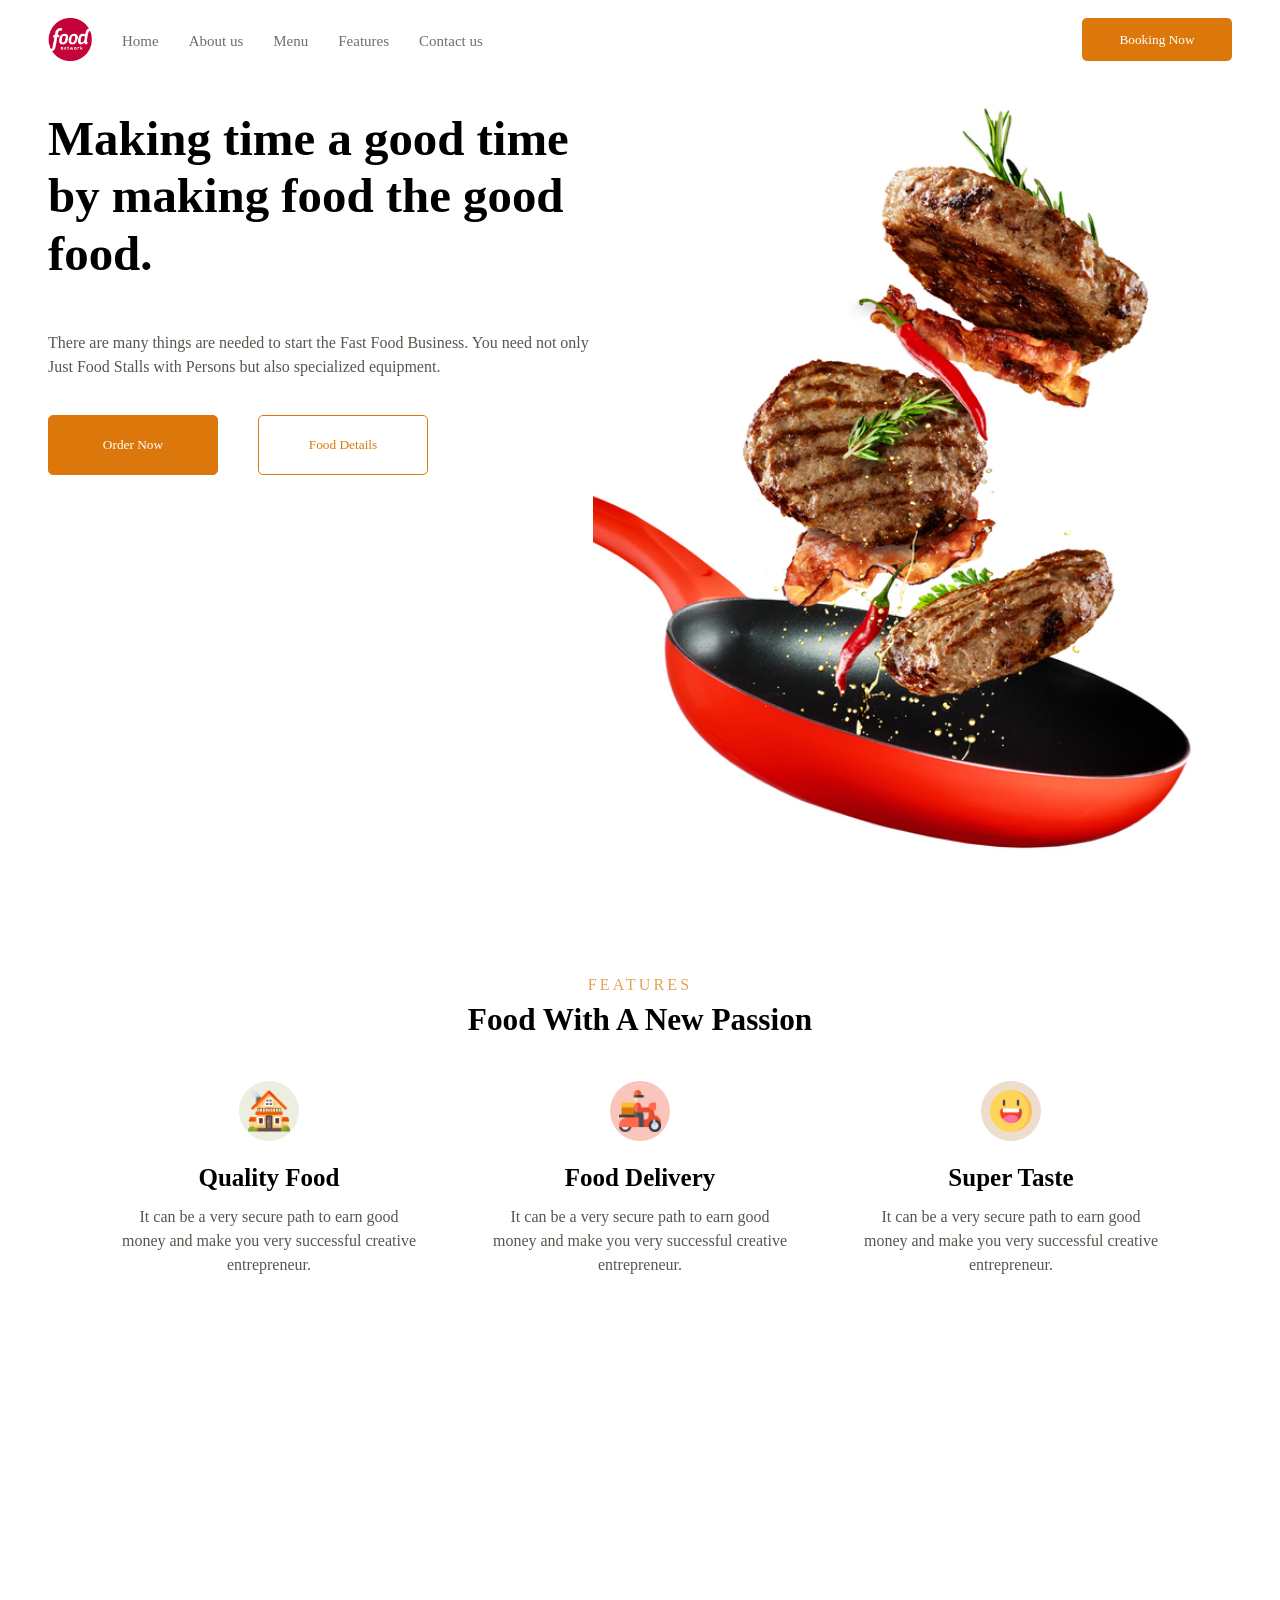
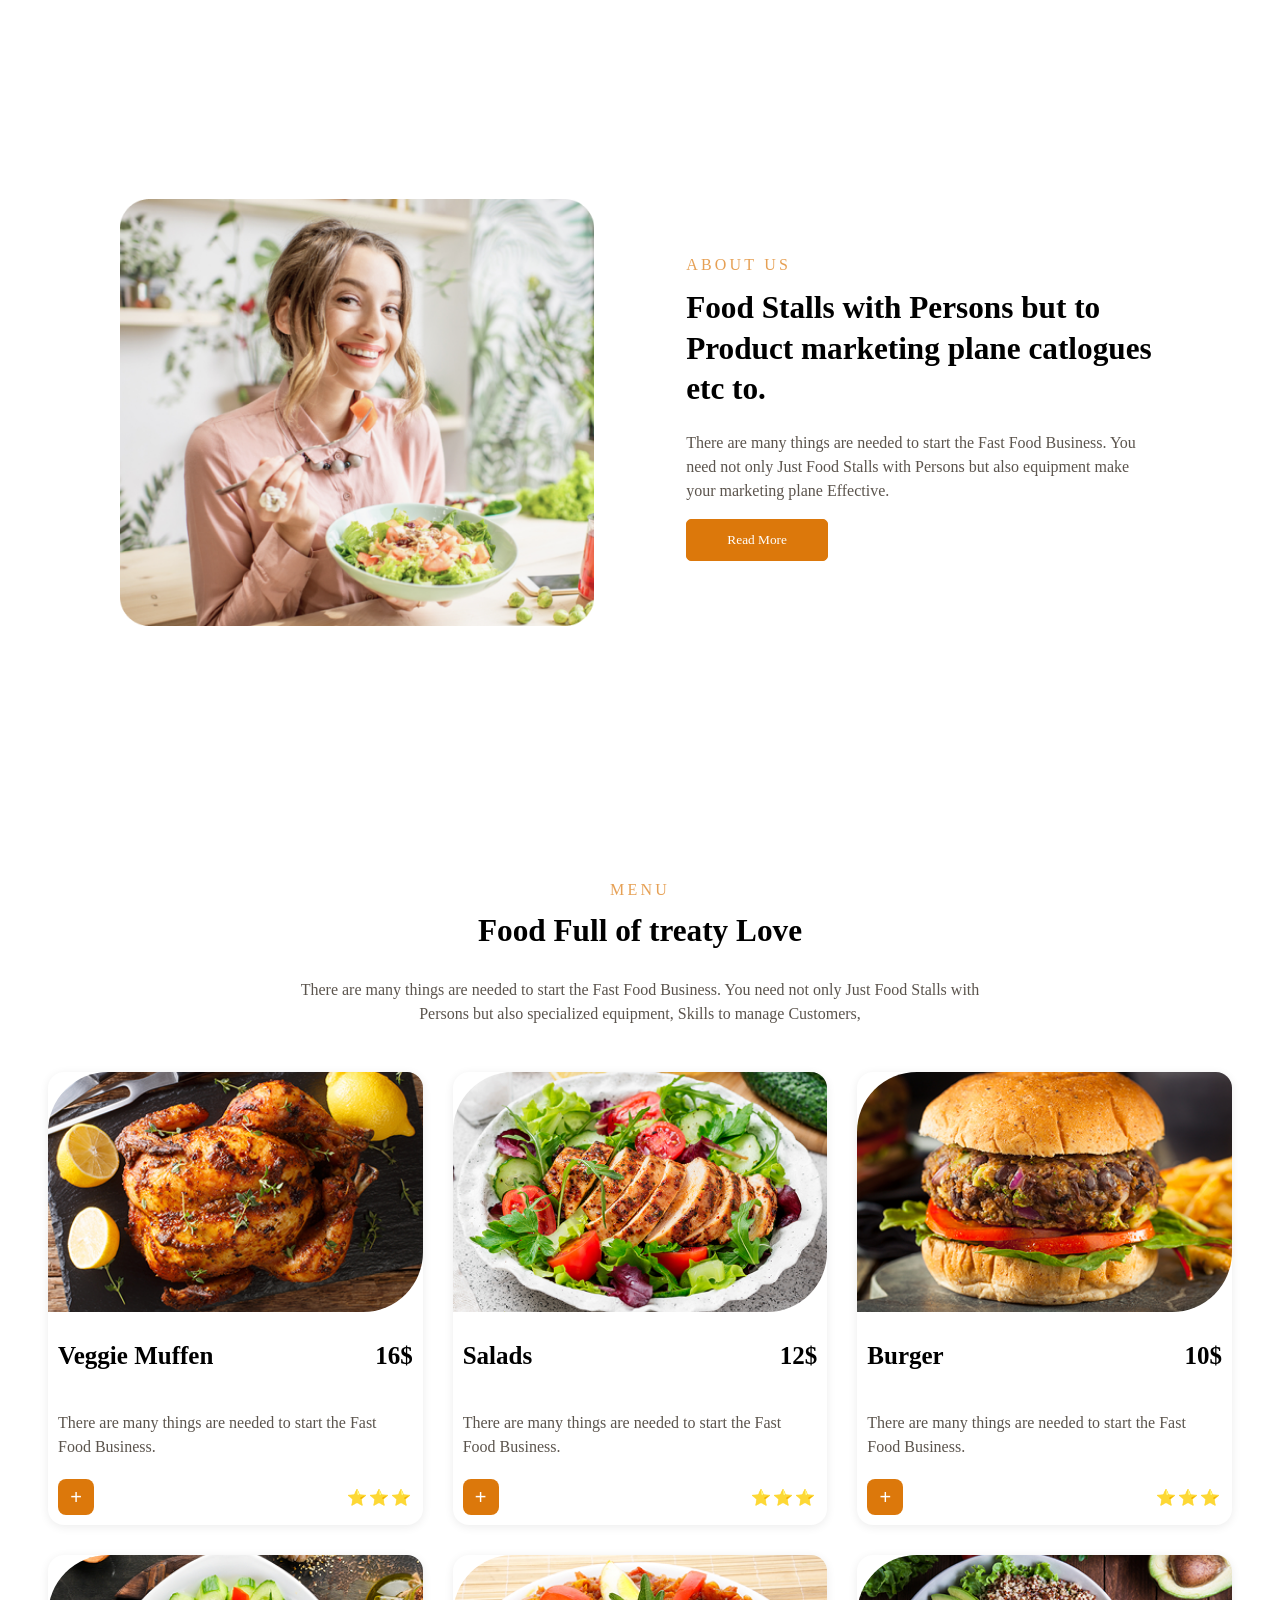
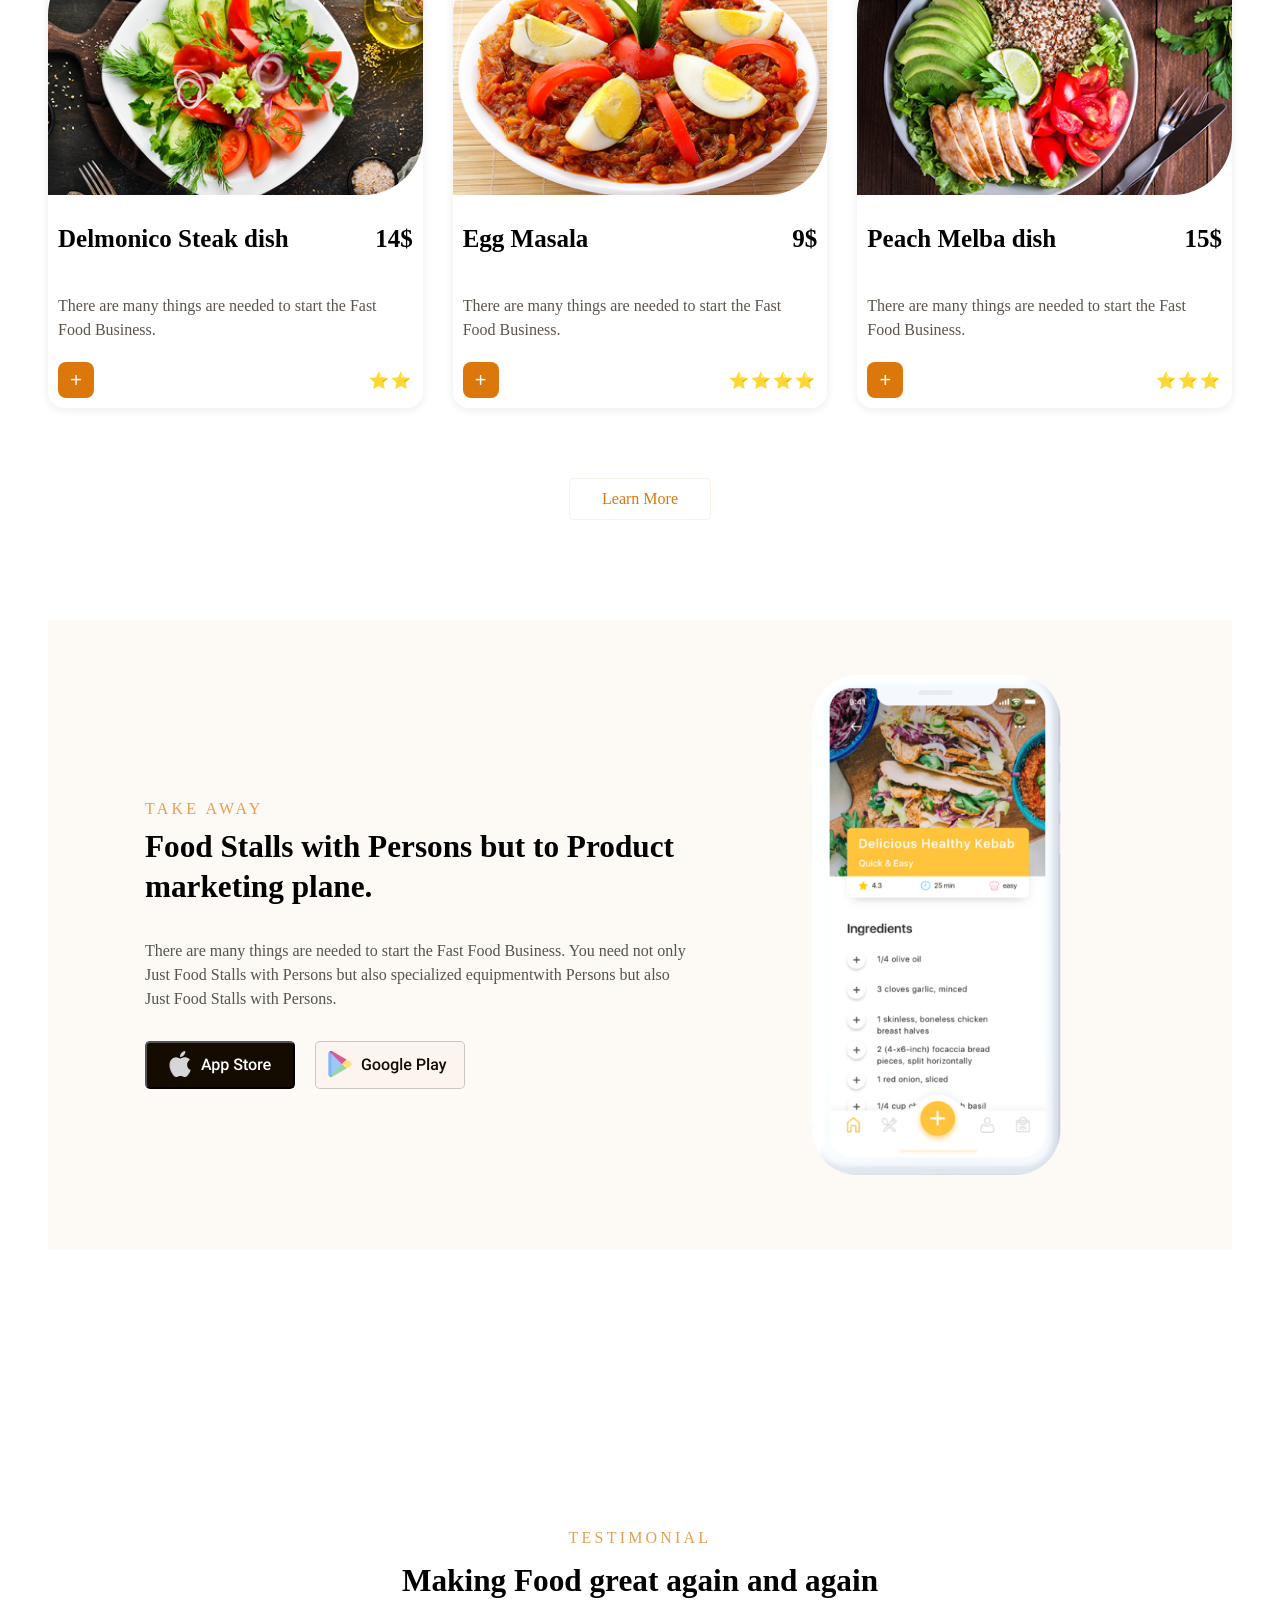
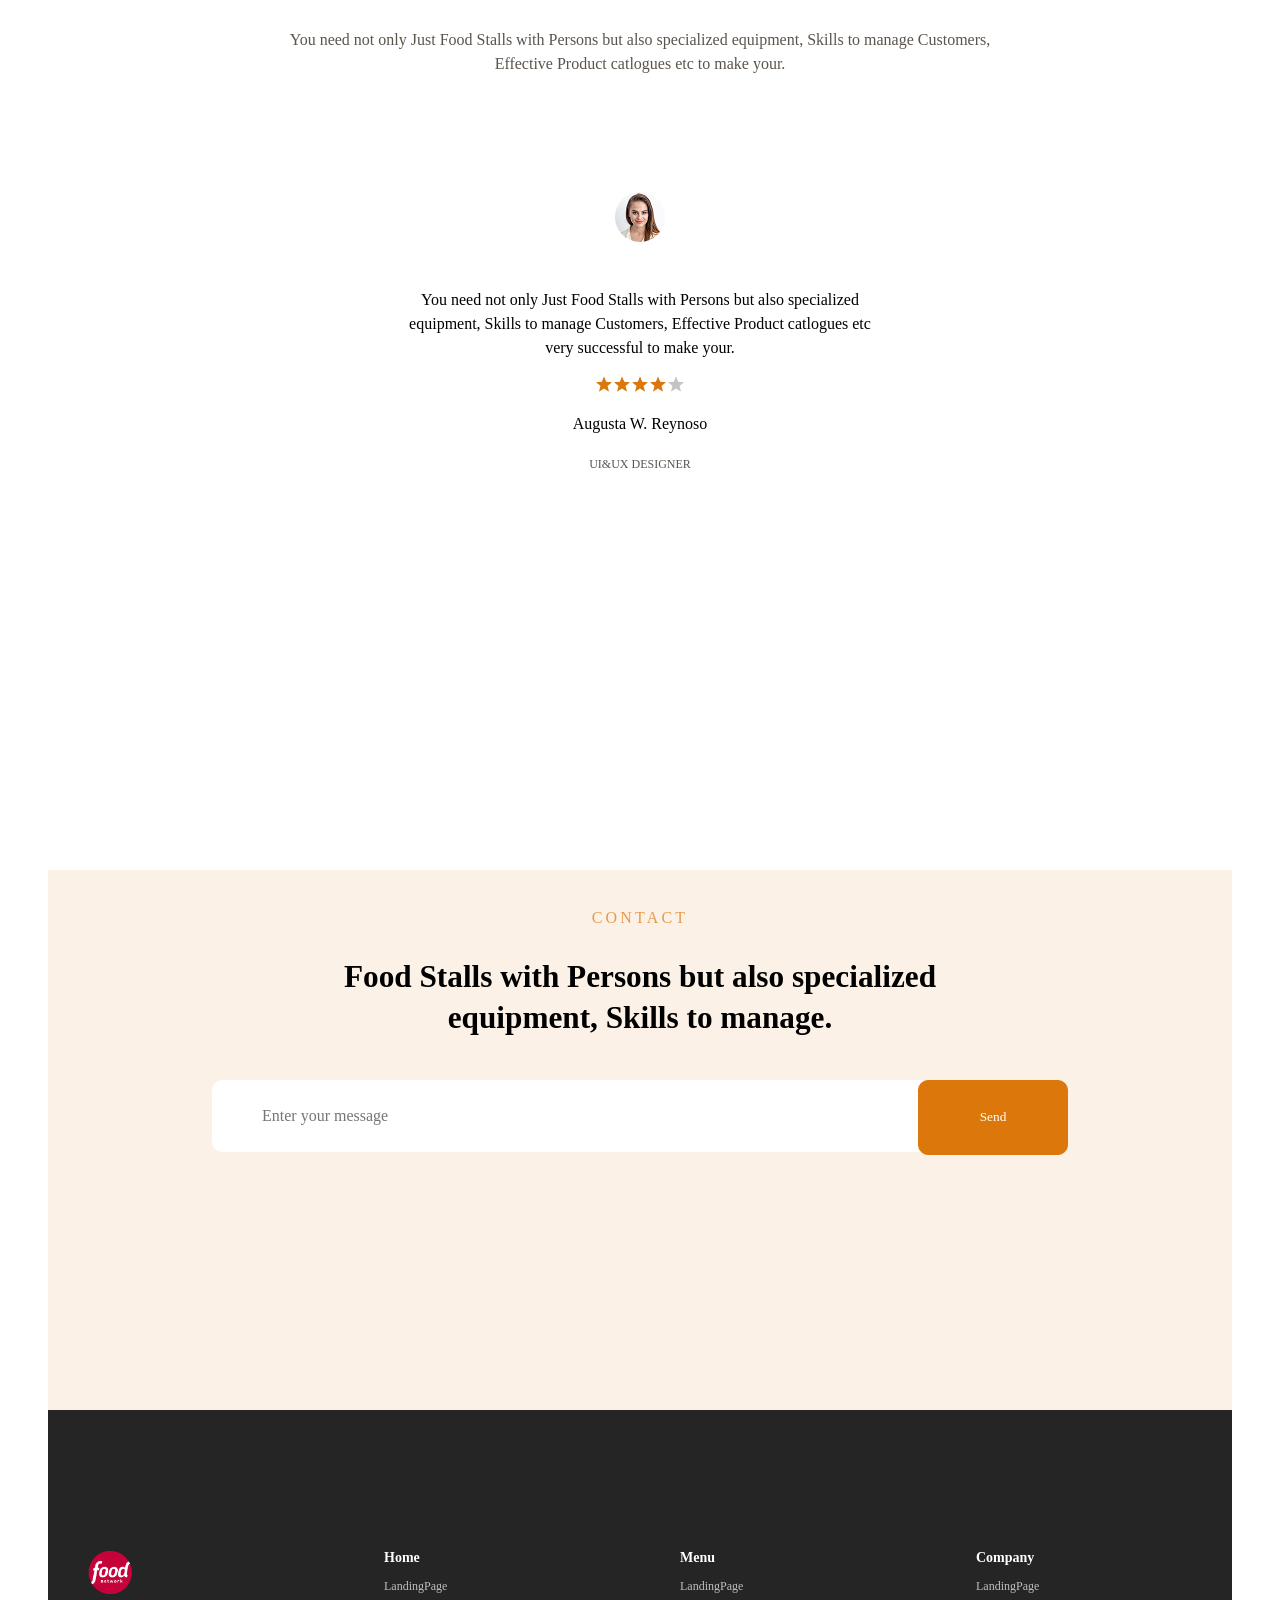
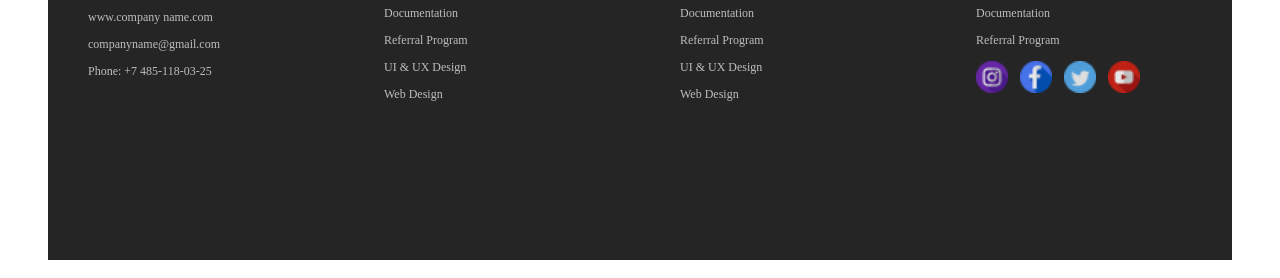
==== index.html @ 001bfe56 "Update and rename foodlandingpage.html to index.html" ====
<!DOCTYPE html>
<html lang="en">
<head>
    <meta charset="UTF-8">
    <meta name="viewport" content="width=device-width, initial-scale=1.0">
    <title>Food landing page</title>
    <link href="style.css" rel="stylesheet" />
</head>
<body>
    <div id="container_div">
        <div class="header"> 
            <img src="./images/foodlogo.png" alt="food network logo" width="44px" height="43px"/>   
            <div class="header_tabs">

            <a href="#home" class="header_link">Home</a>
            <a href="#about" class="header_link">About us</a>
            <a href="#menu" class="header_link">Menu</a>
            <a href="#features"  class="header_link">Features</a>
            <a href="#contact" class="header_link">Contact us</a>
            </div>
            <button class="bookingbtn">Booking Now</button>
        
        </div>

        <div id="home">
            <div class="home_texts">
                <p class="home_main_text">Making time a good time by making food the good food.</p>
                <p class="home_sub_text">There are many things are needed to start the Fast Food Business. You need not only Just Food Stalls with Persons but also specialized equipment.</p>
                
                <div class="home_buttons">
                    <button class="order_nowbtn">Order Now</button> <button class="food_detailsbtn">Food Details</button>
                </div>

            </div>
            <div class="home_image"></div>

        </div>

        <div id="features">
            <p class="features_text">Features</p>
            <p class="features_subtext">Food with a New Passion</p>
            
            <div class="features_description">
                <div class="quality">
                    <div class="quality_image"><img src="./images/quality food.png" alt="house image"/></div>
                    <p class="features_headertext">Quality Food</p>
                    <p class="features_headersubtext">It can be a very secure path to earn good money and make you very successful creative entrepreneur.</p>

                </div>
                <div class="delivery">
                    <div class="delivery_image"><img src="./images/food delivery.png" alt="delivery rider" /></div>
                    <p class="features_headertext">Food Delivery</p>
                    <p class="features_headersubtext">It can be a very secure path to earn good money and make you very successful creative entrepreneur.</p>

                </div>
                <div class="taste">
                    <div class="taste_image"><img src="./images/taste.png" alt="smiley face"/></div>
                    <p class="features_headertext">Super Taste</p>
                    <p class="features_headersubtext">It can be a very secure path to earn good money and make you very successful creative entrepreneur.</p>

                </div>
            </div>

        </div>

        <div id="about">
            <div class="about_image"> </div>
            <div class="about_text">
                <p class="aboutus">About Us</p>
                <p class="aboutus_header">Food Stalls with Persons but to Product marketing plane catlogues etc to. </p>
                <p class="aboutus_subtext">There are many things are needed to start the Fast Food Business. You need not only Just Food Stalls with Persons but also equipment make your marketing plane Effective.</p>

                <button class="readmore_btn">Read More</button>

            </div>
        </div>

       <div id="menu">
            <div class="menu_texts">
                <p class="menu">Menu</p>
                <p class="menu_header">Food Full of treaty Love</p>
                <p class="menu_subtext">There are many things are needed to start the Fast Food Business. You need not only Just Food Stalls with Persons but also specialized equipment, Skills to manage Customers, </p>
            </div>

            <div class="menu_grid">
               <div class="card">
                <img src="./images/veggie muffen.png" alt="veggie muffen"/>
                <div class="card-body">
                    <div class="card-header">
                        <h3>Veggie Muffen</h3>
                        <span class="price">16$</span>
                    </div>
                    <p>There are many things are needed to start the Fast Food Business.</p>
                    <div class="card-footer">
                        <button>+</button>
                        <div class="stars">⭐⭐⭐</div>
                    </div>
                </div>
            </div>



            <div class="card">
                <img src="./images/salads.png" alt="Burger"/>
                <div class="card-body">
                    <div class="card-header">
                        <h3>Salads</h3>
                        <span class="price">12$</span>
                    </div>
                    <p>There are many things are needed to start the Fast Food Business.</p>
                    <div class="card-footer">
                        <button>+</button>
                        <div class="stars">⭐⭐⭐</div>
                    </div>
                </div>
            </div>


                <div class="card">
                <img src="./images/burger.png" alt="Burger"/>
                <div class="card-body">
                    <div class="card-header">
                        <h3>Burger</h3>
                        <span class="price">10$</span>
                    </div>
                    <p>There are many things are needed to start the Fast Food Business.</p>
                    <div class="card-footer">
                        <button>+</button>
                        <div class="stars">⭐⭐⭐</div>
                    </div>
                </div>
            </div>

            <div class="card">
                <img src="./images/steak dish.png" alt="Delmonico Steak dish"/>
                <div class="card-body">
                    <div class="card-header">
                        <h3>Delmonico Steak dish</h3>
                        <span class="price">14$</span>
                    </div>
                    <p>There are many things are needed to start the Fast Food Business.</p>
                    <div class="card-footer">
                        <button>+</button>
                        <div class="stars">⭐⭐</div>
                    </div>
                </div>
            </div>

            <div class="card">
                <img src="./images/egg malasa.png" alt="Egg Masala"/>
                <div class="card-body">
                    <div class="card-header">
                        <h3>Egg Masala</h3>
                        <span class="price">9$</span>
                    </div>
                    <p>There are many things are needed to start the Fast Food Business.</p>
                    <div class="card-footer">
                        <button>+</button>
                        <div class="stars">⭐⭐⭐⭐</div>
                    </div>
                </div>
            </div>

            <div class="card">
                <img src="./images/melba dish.png" alt="Peach Melba dish"/>
                <div class="card-body">
                    <div class="card-header">
                        <h3>Peach Melba dish</h3>
                        <span class="price">15$</span>
                    </div>
                    <p>There are many things are needed to start the Fast Food Business.</p>
                    <div class="card-footer">
                        <button>+</button>
                        <div class="stars">⭐⭐⭐</div>
                    </div>
                </div>
            </div>
        </div>

            <button class="learn-more">Learn More</button>

        

    </div>

        <div id="takeaway">
            <div class="takeaway_texts">
                <p class="takeaway">take away</p>
                <p class="takeaway_header">Food Stalls with Persons but to Product marketing plane. </p>
                <p class="takeaway_subtext">There are many things are needed to start the Fast Food Business. You need not only Just Food Stalls with Persons but also specialized equipmentwith Persons but also  Just Food Stalls with Persons.</p>

                <div class="takeaway_buttons">
                    <button class="applebtn"> <img src="./images/applestore.png"/> </button> 
                    <button class="googlebtn"> <img src="./images/googleplaystore.png"/> </button>

                </div>
            </div>
            <div class="takeaway_img"></div>
        </div>

        <div id="testimonial">
            <div class="testimonial_texts">
                <p class="testimonial">testimonial</p>
                <p class="testimonial_header">Making Food great again and again</p>
                <p class="testimonial_subtext">You need not only Just Food Stalls with Persons but also specialized equipment, Skills to manage Customers, Effective Product catlogues etc to make your.</p>

            </div>
            
                <div class="rating">
                   <div class=profile_pic> <img src="./images/woman.png"></div>

                   <div class="rating_texts">
                    <p>You need not only Just Food Stalls with Persons but also specialized equipment, Skills to manage Customers, Effective Product catlogues etc very successful to make your.</p>
                    <img src="./images/stars.png">
                    <p>Augusta W. Reynoso</p>
                    <p style="font-size: 12px; color:rgb(21, 12, 1, 0.7);">UI&UX DESIGNER</p>
                   </div>
                </div>



        </div>

        <div id="contact">
            <div class="contact_texts">
                <p class="contact">Contact</p>
                <p class="contact_header">Food Stalls with Persons but also specialized equipment, Skills to manage.</p>
            </div>

            <div class="searchbar_div">
                <input class="searchbar" type="text" name="message" placeholder="Enter your message">
                <button class="sendbtn">Send</button>
            </div>

        </div>

        <div id="ending">
            <div>
                <ul>
                    <li><img src="./images/foodlogo.png"  alt="food network logo" width="44px" height="43px"></li>
                    <li>www.company name.com</li>
                    <li>companyname@gmail.com</li>
                    <li>Phone: +7 485-118-03-25</li>
                </ul>
            </div>

            <div>
                
                <ul>
                    <li class="header">Home</li>
                    <li>LandingPage</li>
                    <li>Documentation</li>
                    <li>Referral Program</li>
                    <li>UI & UX Design</li>
                    <li>Web Design</li>
                </ul>
            </div>

            <div>
                
                <ul>
                    <li class="header">Menu</li>
                    <li>LandingPage</li>
                    <li>Documentation</li>
                    <li>Referral Program</li>
                    <li>UI & UX Design</li>
                    <li>Web Design</li>
                </ul>
            </div>

            <div>
                <ul>
                    <li class="header">Company</li>
                    <li>LandingPage</li>
                    <li>Documentation</li>
                    <li>Referral Program</li>
                    <li class="social-icons">
                        <img src="./images/instagram.png" alt="Instagram" width="32px" height="32px">
                        <img src="./images/facebook.png" alt="Facebook" width="32px" height="32px">
                        <img src="./images/twitter.png" alt="Twitter" width="32px" height="32px">
                        <img src="./images/youtube.png" alt="YouTube" width="32px" height="32px">
                    </li>
                </ul>
            </div>

        </div>

    </div>
</body>

</html>
---- style.css ----
#container_div{
            padding:10px 40px;
        }
        .header{
            display: flex;
        }
        .header_tabs{
            display: flex;
            justify-content:start;
            gap:30px;
            padding-top:15px;
           
        }
        .header_link{
            text-decoration: none;
            font-family: Roboto;
            font-size:15px;
            color: rgb(21, 12, 1, 0.6);
            font-weight: 400;

        }
        .header_link:hover{
            color:#DC780B;
        }
        .header img{
           padding-right:30px;
        }
       .bookingbtn{
        font-family: Roboto;
        margin-left: auto;
        border-radius: 5px;
        background-color: #DC780B;
        color:white;
        border: none;
        width:150px;
        cursor:pointer;
       }
       #home{
        height:100vh;
        display: flex;
       }
       .home_texts{
        max-width:46%;
       }
       .home_main_text{
        font-family: Philosopher;
        font-size: 48.83px;
        font-weight: 700;
        line-height: 57.6px;
       }
       .home_sub_text{
        font-family: Roboto;
        font-weight: 500;
        font-size: 16px;
        line-height: 24px;
        padding-bottom: 20px;
        color: rgb(21, 12, 1, 0.7);
       }
       .home_buttons{
        display: flex;
        gap:40px;
        text-align: center;
       }
       .order_nowbtn{
        width:170px;
        border:1.5px solid #DC780B;
        height:60px;
        align-content: center;
        font-family: Roboto;
        border-radius: 5px;
        background-color: #DC780B;
        color: white;
       }
        
       .order_nowbtn:hover{
        background-color: white;
        color:#DC780B;
        cursor: pointer;
       }
    
       .food_detailsbtn{
        width:170px;
        border:1.5px solid #DC780B;
        height:60px;
        align-content: center;
        font-family: Roboto;
        border-radius: 5px;
        color: #DC780B;
        background-color: white;
       }

       .food_detailsbtn:hover{
        background-color:#DC780B;
        color: white;
        cursor: pointer;
       }

       .home_image{
        width:100%;
        background-image: url(./images/homefood.png);
        background-size: cover;
        background-position: center;
        background-repeat: no-repeat;
       }
       
       #features{
        height: 85vh;
       }

       .features_text{
        font-family: Roboto;
        font-weight: 500;
        font-size: 16px;
        line-height: 100%;
        letter-spacing: 0.2em;
        text-transform: uppercase;
        color:rgba(220,120,11,0.7);
        text-align: center;
       }
       .features_subtext{
        font-family: Philosopher;
        font-weight: 700;
        font-size: 31.25px;
        line-height: 100%;
        letter-spacing: 0em;
        text-transform: capitalize;
        text-align: center;
        margin-top: -5px;
       }

       .features_description{
        display: flex;
        justify-content: space-evenly;
        width:100%;
       }
       .quality, .delivery, .taste{
        width:300px;
        height:240px;
        display: flex;
        flex-direction: column;
        justify-content: center;
        align-items: center;
        
       
       }
       .quality_image{
        background-color: #ecefdf; 
        border-radius: 50%; 
        width:60px;
        height: 60px;
        display: flex;
        justify-content: center;
        align-items: center;
        overflow: hidden;
       
       }
       .delivery_image{
        background-color: #fac6bb; 
        border-radius: 50%; 
        width:60px;
        height: 60px;
        display: flex;
        justify-content: center;
        align-items: center;
        overflow: hidden;
        
       }
       .taste_image{
        background-color: #edddcd; 
        border-radius: 50%; 
        width:60px;
        height: 60px;
        display: flex;
        justify-content: center;
        align-items: center;
        overflow: hidden;

       }
       .quality_image img, .delivery_image img, .taste_image img{
        width:70%;
        height:70%;
        display: block;
        object-fit: contain;
       }
       .features_headertext{
        font-family: Philosopher;
        font-weight: 700;
        font-size: 25px;
        line-height: 24px;
        letter-spacing: 0em;
       }
       .features_headersubtext{
        font-family: Roboto;
        font-weight: 400;
        font-size:16px;
        line-height: 24px;
        letter-spacing: 0%;
        text-align: center;
        margin-top: -10px;
        color: rgb(21, 12, 1, 0.7);
       }
       #about{
        height:60vh;
        display:flex;
        justify-content:space-evenly;
        align-items: center;
        gap:20px;
       }
       .about_image{
        width:40%;
        height:300px;
        background-image: url(./images/about\ image.png);
        background-size:contain;
        background-position: center;
        background-repeat: no-repeat;
        padding-top: 56.25%;
       }
       .about_text{
        width:40%;
        height:350px;
       }
       .aboutus{
        font-family: Roboto;
        font-weight: 500;
        font-size: 16px;
        line-height: 24px;
        letter-spacing: 0.2em;
        text-transform: uppercase;
        color:rgba(220,120,11,0.7);
       }
       .aboutus_header{
        font-family: Philosopher;
        font-weight: 700;
        font-size: 31.25px;
        line-height: 40.63px;
        letter-spacing: 0%;
        margin-top: -5px;
       }
       .aboutus_subtext{
        font-family: Roboto;
        font-weight: 500;
        font-size: 16px;
        line-height: 24px;
        margin-top: -10px;
        color: rgb(21, 12, 1, 0.7);
       }
       .readmore_btn{
        width:142px;
        border:1.5px solid #DC780B;
        height:42px;
        align-content: center;
        font-family: Roboto;
        font-weight: 500;
        border-radius: 5px;
        background-color: #DC780B;
        color: white;
        cursor: pointer;
       }
       #menu{
        justify-content: center;
        display: flex;
        flex-direction: column;
        align-items: center;
        margin-top: 180px;
       }
       .menu{
        font-family: Roboto;
        font-weight: 500;
        font-size: 16px;
        line-height: 24px;
        letter-spacing: 0.2em;
        text-transform: uppercase;
        color:rgba(220,120,11,0.7);
       }
       .menu_texts{
        width:60%;
        height:170px;
        display: flex;
        flex-direction: column;
        align-items: center;
       }
       .menu_header{
        font-family: Philosopher;
        font-weight: 700;
        font-size: 31.25px;
        line-height: 40.63px;
        letter-spacing: 0%;
        margin-top: -7px;
       }
       .menu_subtext{
        font-family: Roboto;
        font-weight: 400;
        font-size:16px;
        line-height: 24px;
        letter-spacing: 0%;
        text-align: center;
        color: rgb(21, 12, 1, 0.7);
        margin-top: -5px;
       }
       .menu_grid{
        margin-top: 20px;
        display: grid;
        grid-template-columns: repeat(3,1fr);
        gap:30px;
        padding: 20px 0;
       }
       .card {
            background: white;
            border-radius: 16px;
            overflow: hidden;
            box-shadow: 0 2px 10px rgba(0, 0, 0, 0.08);
            transition: transform 0.3s ease, box-shadow 0.3s ease;
        }
        .card{
            background: white;
            border-radius: 16px;
            overflow: hidden;
            box-shadow: 0 2px 10px rgba(0,0,0,0.08);
            transition: transform 0.3s ease, box-shadown 0.3s ease;
        }
        .card:hover{
            transform:translateY(-5px);
            box-shadow: 0 8px 20px rgba(0,0,0,0.12);
        }
        .card img{
            width: 100%;
            height:240px;
            object-fit: cover;
            display: block;
        }
        .card img {
            width: 100%;
            height: 240px;
            object-fit: cover;
            display: block;
            border-top-left-radius:60px; 
            border-bottom-right-radius: 60px;
        }

        .card-body {
            padding: 5px 10px 10px 10px;
        }

        .card-header {
            display: flex;
            justify-content: space-between;
            align-items: center;
            margin-bottom: 12px;
        }

        .card-header h3 {
            font-family: Philosopher;
            font-size: 25px;
            color: #000000;
            font-weight: 700;
        }

        .card-header .price {
            font-family: Philosopher;
            font-size: 25px;
            color: #000000;
            font-weight: 700;
        }

        .card p {
            color: rgb(21, 12, 1, 0.7);
            font-size: 16px;
            font-weight:400;
            line-height: 24px;
            margin-bottom: 20px;
            font-family: Roboto;
        }

        .card-footer {
            display: flex;
            justify-content: space-between;
            align-items: center;
        }

        .card-footer button {
            background-color: #DC780B;
            color: white;
            border: none;
            width: 36px;
            height: 36px;
            border-radius: 8px;
            font-size: 20px;
            cursor: pointer;
            transition: background-color 0.3s ease;
            display: flex;
            align-items: center;
            justify-content: center;
        }

        .card-footer button:hover {
            background-color: #c56a0a;
        }

        .stars {
            font-size: 16px;
            letter-spacing: 2px;
        }

        .learn-more {
            text-align: center;
            margin-top: 50px;
            color: #DC780B;
            font-family: Roboto;
            font-size: 16px;
            font-weight: 500;
            line-height: 100%;
            transition: color 0.3s ease;
            background-color: white;
            border-radius: 5px;
            border: 1px solid rgba(220,120,11,0.1);
            height: 42px;
            width:142px;
            cursor: pointer;

        }

        .learn-more-btn:hover {
            color: #c56a0a;
        }

        @media (max-width: 1024px) {
            .menu_grid {
                grid-template-columns: repeat(2, 1fr);
            }
        }

        @media (max-width: 768px) {
            .menu_header {
                font-size: 32px;
            }

            .menu_grid {
                grid-template-columns: 1fr;
            }
        }


       #takeaway{
        align-items: center;
        display: flex;
        height: 70vh;
        justify-content: space-evenly;
        gap:20px;
        background-color: rgba(251, 241, 231, 0.4);
        margin-top: 100px;

       }
       .takeaway{
        font-family: Roboto;
        font-weight: 500;
        font-size: 16px;
        line-height: 24px;
        letter-spacing: 0.2em;
        text-transform: uppercase;
        color:rgba(220,120,11,0.7);
       }
       .takeaway_header{
        font-family: Philosopher;
        font-weight: 700;
        font-size: 31.25px;
        line-height: 40.63px;
        letter-spacing: 0%;
        margin-top: -10px;
       }
       .takeaway_subtext{
        font-family: Roboto;
        font-weight: 500;
        font-size: 16px;
        line-height: 24px;
        color: rgb(21, 12, 1, 0.7);
       }
       .takeaway_texts{
        width:550px;

       }
       .takeaway_img{
        width:323.1355895996094px;
        height: 500px;
        background-image: url(./images/phone.png);
        background-size: contain;
        background-repeat: no-repeat;
        position: relative;
        top:-10px;
        z-index: 10;
        

       }
       .takeaway_buttons{
        margin-top: 30px;
        display: flex;
        gap:20px;
       }
        .applebtn{
            background-color: #150C01;
            border-radius: 5px;
            width:150px;
            height: 48px;
            padding-left: 20px;
            cursor: pointer;
        }
        .googlebtn{
            border-radius: 5px;
            width:150px;
            height: 48px;
            background-color: rgba(251, 241, 231, 0.4);
            border: 0.5px solid rgb(128, 128, 128, 0.4);
            cursor:pointer;
        }
        #testimonial{
            height:130vh;
            justify-content: center;
            display: flex;
            flex-direction: column;
            align-items: center;
        }
        .testimonial_texts{
            display: flex;
            flex-direction: column;
            align-items: center;
            width:60%;
            text-align: center;
            margin-top: 100px;
        }
        .testimonial{
        font-family: Roboto;
        font-weight: 500;
        font-size: 16px;
        line-height: 24px;
        letter-spacing: 0.2em;
        text-transform: uppercase;
        color:rgba(220,120,11,0.7);
        }
        .testimonial_header{
        font-family: Philosopher;
        font-weight: 700;
        font-size: 31.25px;
        line-height: 40.63px;
        letter-spacing: 0%;
        margin-top: -5px;
        }
        .testimonial_subtext{
        font-family: Roboto;
        font-weight: 500;
        font-size: 16px;
        line-height: 24px;
        margin-top: -5px;
        color: rgb(21, 12, 1, 0.7);
        }
        .rating{
        width:40%;
        height: 40%;
        display: flex;
        flex-direction: column;
        gap:30px;
        margin-top: 100px;
        
        }
        .profile_pic{
            display: flex;
            justify-content: center;
            align-items: center;
        }
        .profile_pic img{
            border-radius: 50px;
            width:50px;
            height: 50px;
        }
        .rating_texts{
            text-align: center;
        }
        .rating_texts p{
        font-family: Roboto;
        font-weight: 400;
        font-size: 16px;
        line-height: 24px;

        }
       
       #contact{
        margin-top: 50px;
        height: 60vh;
        background-color: rgba(220,120,11,0.1);
        display: flex;
        flex-direction: column;
        align-items: center;
        
       }
       .contact_texts{
        width:60%;
        margin-top: 20px;
       }
       .contact{
        font-family: Roboto;
        color:rgba(220,120,11,0.7);
        font-weight: 500;
        font-size: 16px;
        line-height: 100%;
        letter-spacing: 0.2em;
        text-transform: uppercase;
        text-align: center;
        margin-top: 20px;
       }

       .contact_header{
        font-family: Philosopher;
        font-weight: 700;
        font-size: 31.25px;
        line-height: 40.63px;
        letter-spacing: 0%;
        text-align: center;
       }

       .searchbar{
        height: 70px;
        width:700px;
        border-radius: 10px;
        border: none;
        padding-left: 50px;
        font-family: Roboto;
        font-weight: 400;
        font-size:16px;
        line-height: 40.6px;
       }
       .sendbtn{
        width:150px;
        border:1.5px solid #DC780B;
        height:75px;
        cursor: pointer;
        align-content: center;
        font-family: Roboto;
        font-weight: 500;
        border-radius: 10px;
        background-color: #DC780B;
        color: white;
        margin-left: -50px;
        margin-top: 10px;
       }

       #ending{
        height:50vh;
        background-color: #252525;
        display: flex;
        justify-content: space-evenly;
        align-items: center;
        
       }
       #ending div{
        width:25%;
        height:200px;
        text-align: start;
       }
       #enging ul{
        padding: 0;
        margin: 0;
       }
       #ending li{
        list-style-type: none;
        color: rgb(255, 255, 255, 0.7);
        font-family: Roboto;
        font-weight: 400;
        font-size: 12px;
        line-height: 100%;
        text-align: start;
        margin-bottom: 15px;
       }
       #ending .header{
        font-family: Philosopher;
        font-weight: 700;

        font-size: 14px;
        line-height: 100%;
        color: white;
       }
    .social-icons {
        display: flex;
        gap: 12px;
        margin-top: 10px;
    }

    .social-icons img {
        cursor: pointer;
        transition: transform 0.3s ease, opacity 0.3s ease;
        opacity: 0.9;
    }

    .social-icons img:hover {
        transform: scale(1.15);
        opacity: 1;
    }

      

/* TABLET (768px - 1024px)  */
@media (max-width: 1024px) {
    
    /* Header */
    .header_tabs {
        gap: 10px;
    }

    .bookingbtn {
        width: 100px;
    }

    /* Home Section */
    #home {
        flex-direction: column;
        height: auto;
        padding: 40px 0;
    }

    .home_texts {
        max-width: 100%;
        text-align: center;
        margin-bottom: 30px;
    }

    .home_main_text {
        font-size: 36px;
        line-height: 44px;
    }

    .home_image {
        width: 100%;
        height: 400px;
    }

    .home_buttons {
        justify-content: center;
    }

    /* Features */
    #features {
        height: auto;
        padding: 40px 0;
    }

    .features_description {
        flex-wrap: wrap;
        gap: 30px;
    }

    .quality, .delivery, .taste {
        width: 45%;
    }

    /* About */
    #about {
        height: auto;
        flex-direction: column;
        padding: 40px 0;
    }

    .about_image {
        width: 80%;
        height: 400px;
    }

    .about_text {
        width: 80%;
        height: auto;
        text-align: center;
    }

    /* Menu */
    .menu_grid {
        grid-template-columns: repeat(2, 1fr);
        gap: 20px;
    }

    /* Takeaway */
    #takeaway {
        height: auto;
        flex-direction: column;
        padding: 60px 20px;
    }

    .takeaway_texts {
        width: 90%;
        text-align: center;
    }

    .takeaway_buttons {
        justify-content: center;
    }

    /* Testimonial */
    #testimonial {
        height: auto;
        padding: 60px 20px;
    }

    .rating {
        width: 70%;
    }

    /* Contact */
    .searchbar {
        width: 500px;
    }

    /* Footer */
    #ending {
        height: auto;
        padding: 40px 20px;
        flex-wrap: wrap;
        gap: 30px;
    }

    #ending div {
        width: 45%;
    }
}

/* MOBILE (max-width: 768px) */
@media (max-width: 768px) {
    #container_div {
        padding: 10px 15px;
    }

    /* Header - Make it vertical */
    .header {
        flex-direction: column;
        align-items: center;
        gap: 15px;
    }

    .header_tabs {
        flex-direction: column;
        gap: 10px;
        text-align: center;
        padding-top: 0;
    }

    .bookingbtn {
        width: 100%;
        max-width: 200px;
        margin: 0;
    }

    /* Home Section */
    #home {
        height: auto;
        padding: 30px 0;
    }

    .home_texts {
        padding: 0 10px;
    }

    .home_main_text {
        font-size: 28px;
        line-height: 36px;
    }

    .home_sub_text {
        font-size: 14px;
    }

    .home_buttons {
        flex-direction: column;
        gap: 15px;
        align-items: center;
    }

    .order_nowbtn, .food_detailsbtn {
        width: 100%;
        max-width: 250px;
    }

    .home_image {
        height: 300px;
        margin-top: 30px;
    }

    /* Features */
    #features {
        padding: 40px 10px;
    }

    .features_text {
        font-size: 14px;
    }

    .features_subtext {
        font-size: 24px;
        padding: 0 10px;
    }

    .features_description {
        flex-direction: column;
        align-items: center;
    }

    .quality, .delivery, .taste {
        width: 100%;
        max-width: 350px;
    }

    /* About */
    #about {
        padding: 40px 10px;
        gap: 30px;
    }

    .about_image {
        width: 100%;
        height: 300px;
    }

    .about_text {
        width: 100%;
        padding: 0 10px;
    }

    .aboutus_header {
        font-size: 24px;
        line-height: 32px;
    }

    /* Menu */
    #menu {
        margin-top: 80px;
        padding: 0 10px;
    }

    .menu_texts {
        width: 100%;
        height: auto;
        padding: 0 10px;
    }

    .menu_header {
        font-size: 24px;
        line-height: 32px;
    }

    .menu_grid {
        grid-template-columns: 1fr;
        gap: 20px;
        padding: 20px 10px;
    }

    .card img {
        height: 200px;
    }

    .card-header h3,
    .card-header .price {
        font-size: 20px;
    }

    .card p {
        font-size: 14px;
    }

    /* Takeaway */
    #takeaway {
        height: auto;
        padding: 40px 15px;
        margin-top: 60px;
    }

    .takeaway_texts {
        width: 100%;
        text-align: center;
    }

    .takeaway_header {
        font-size: 24px;
        line-height: 32px;
    }

    .takeaway_subtext {
        font-size: 14px;
    }

    .takeaway_buttons {
        flex-direction: column;
        align-items: center;
        gap: 15px;
    }

    .applebtn, .googlebtn {
        width: 180px;
    }

    .takeaway_img {
        width: 250px;
        height: 400px;
        margin: 0 auto;
    }

    /* Testimonial */
    #testimonial {
        height: auto;
        padding: 60px 15px;
    }

    .testimonial_texts {
        width: 100%;
        margin-top: 40px;
    }

    .testimonial_header {
        font-size: 24px;
        line-height: 32px;
    }

    .testimonial_subtext {
        font-size: 14px;
    }

    .rating {
        width: 100%;
        margin-top: 50px;
        gap: 20px;
    }

    .profile_pic img {
        width: 80px;
        height: 80px;
    }

    .rating_texts p {
        font-size: 14px;
    }

    /* Contact */
    #contact {
        height: auto;
        padding: 40px 15px;
        margin-top: 40px;
    }

    .contact_texts {
        width: 100%;
    }

    .contact_header {
        font-size: 24px;
        line-height: 32px;
    }

    .searchbar_div {
        width: 100%;
        display: flex;
        flex-direction: column;
        align-items: center;
        gap: 15px;
    }

    .searchbar {
        width: 100%;
        max-width: 350px;
        padding-left: 20px;
        font-size: 14px;
        height: 55px;
    }

    .sendbtn {
        width: 100%;
        max-width: 350px;
        height: 55px;
        margin: 0;
    }

    /* Footer */
    #ending {
        height: auto;
        flex-direction: column;
        padding: 40px 15px;
        gap: 30px;
    }

    #ending div {
        width: 100%;
        height: auto;
        text-align: center;
    }

    #ending ul {
        display: flex;
        flex-direction: column;
        align-items: center;
    }

    #ending li {
        text-align: center;
        margin-bottom: 12px;
    }

    .social-icons {
        justify-content: center;
        margin-top: 15px;
    }
}

/* SMALL MOBILE (max-width: 480px)  */
@media (max-width: 480px) {
    .home_main_text {
        font-size: 24px;
        line-height: 32px;
    }

    .features_subtext,
    .aboutus_header,
    .menu_header,
    .takeaway_header,
    .testimonial_header,
    .contact_header {
        font-size: 20px;
        line-height: 28px;
    }

    .home_image {
        height: 250px;
    }

    .about_image {
        height: 250px;
    }

    .takeaway_img {
        width: 200px;
        height: 350px;
    }

    .searchbar {
        max-width: 280px;
        font-size: 13px;
    }

    .sendbtn {
        max-width: 280px;
    }
}
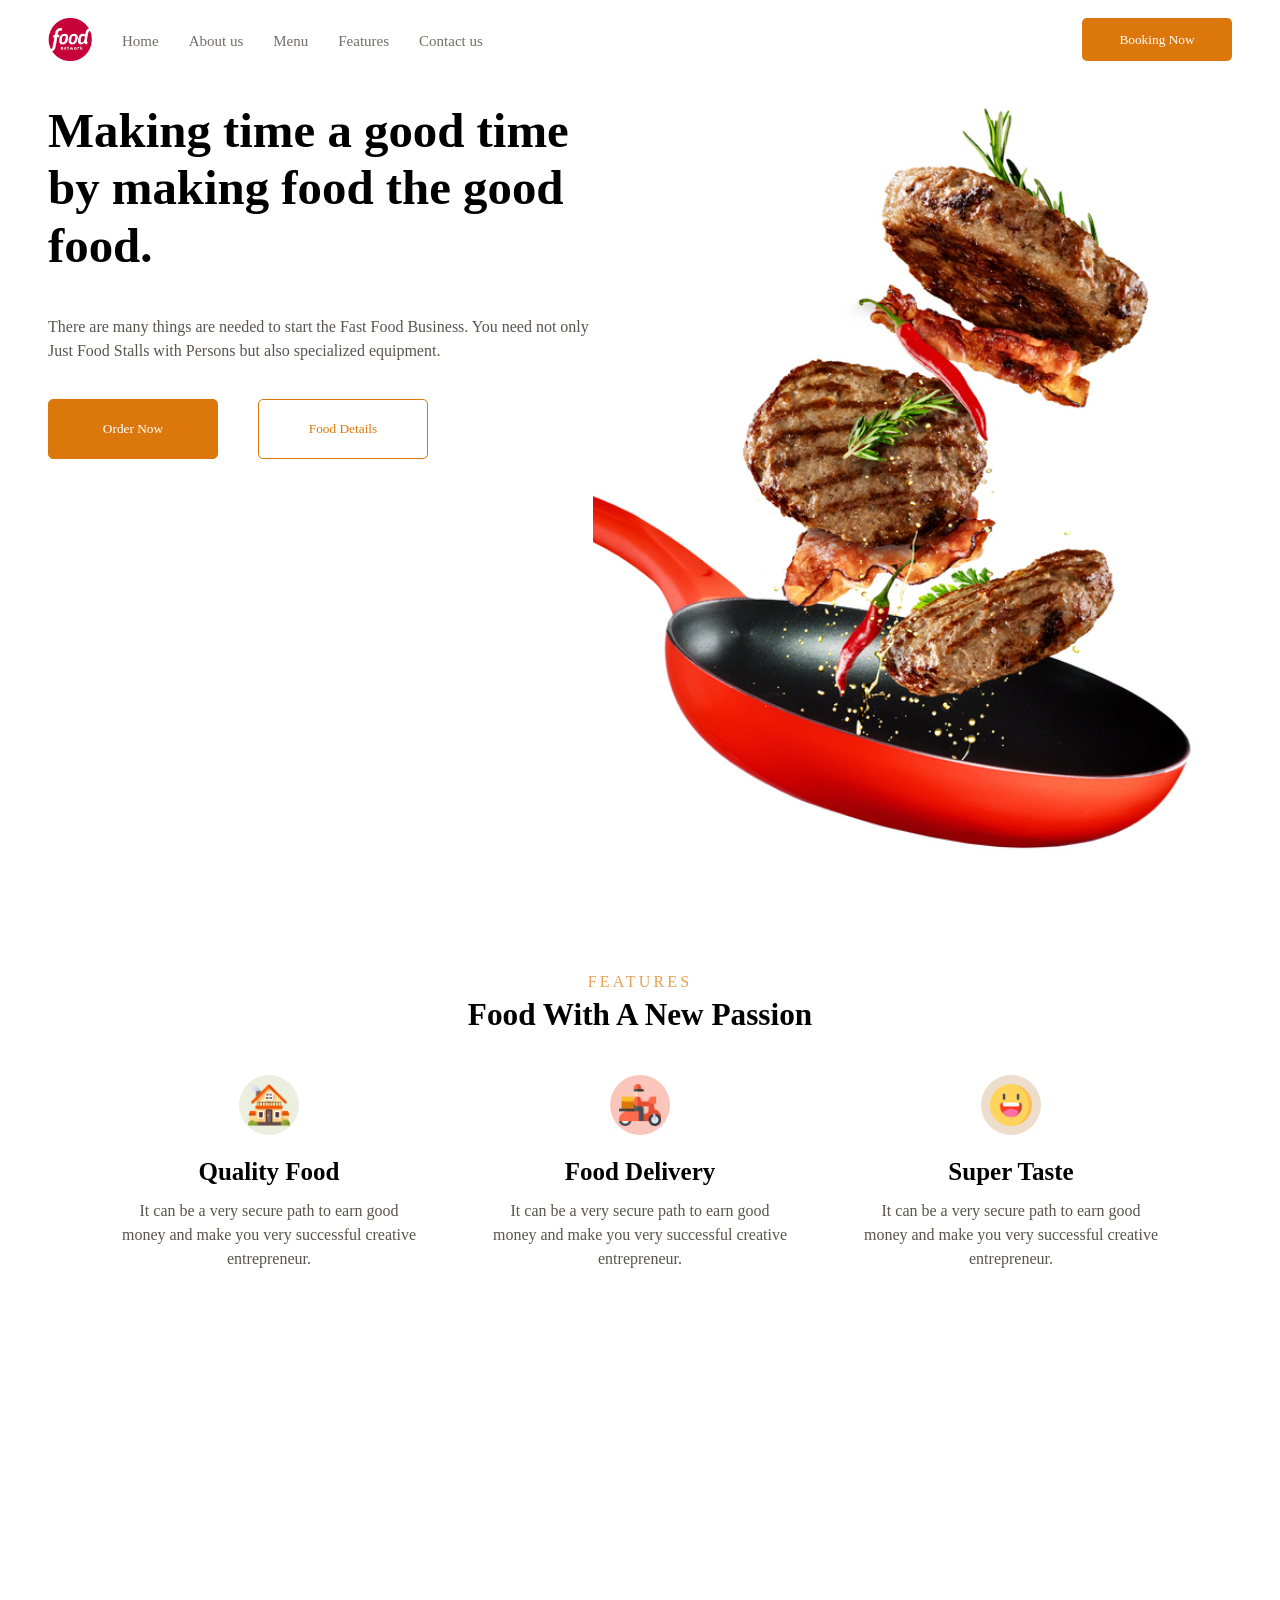
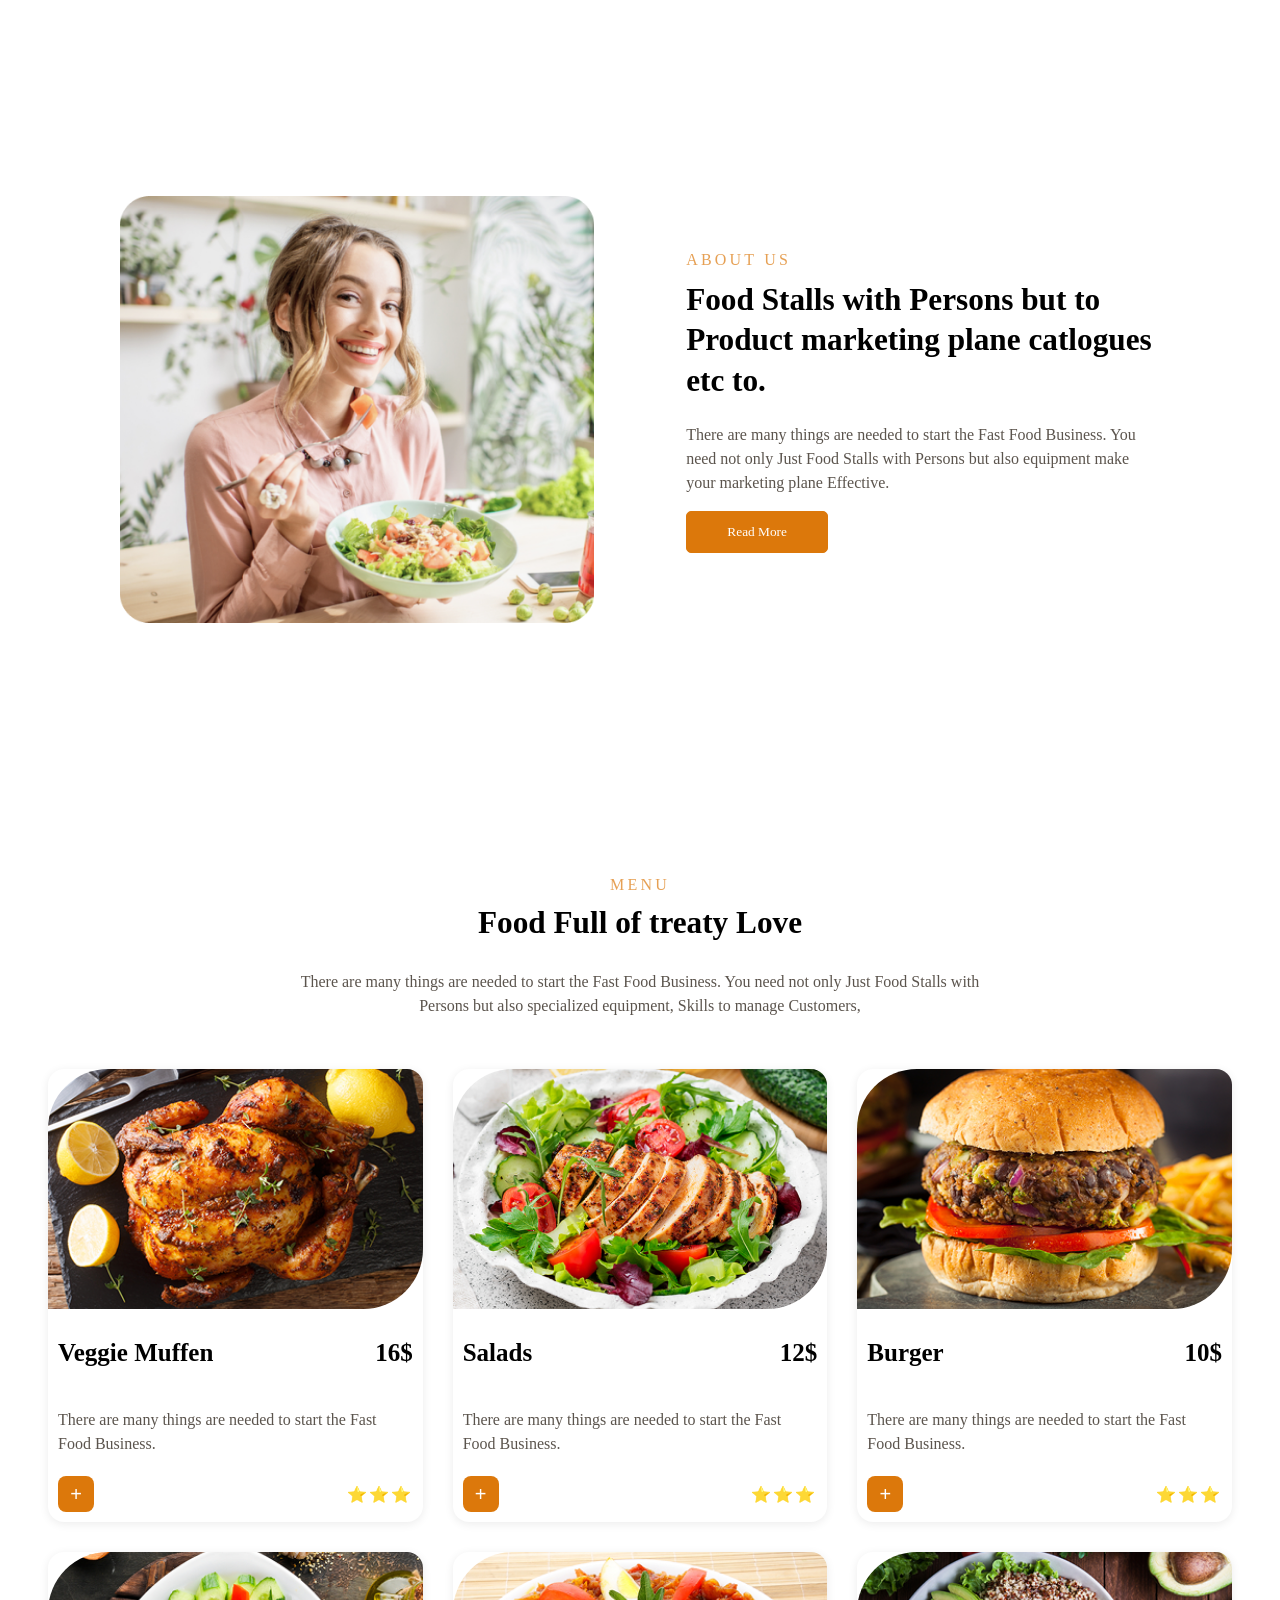
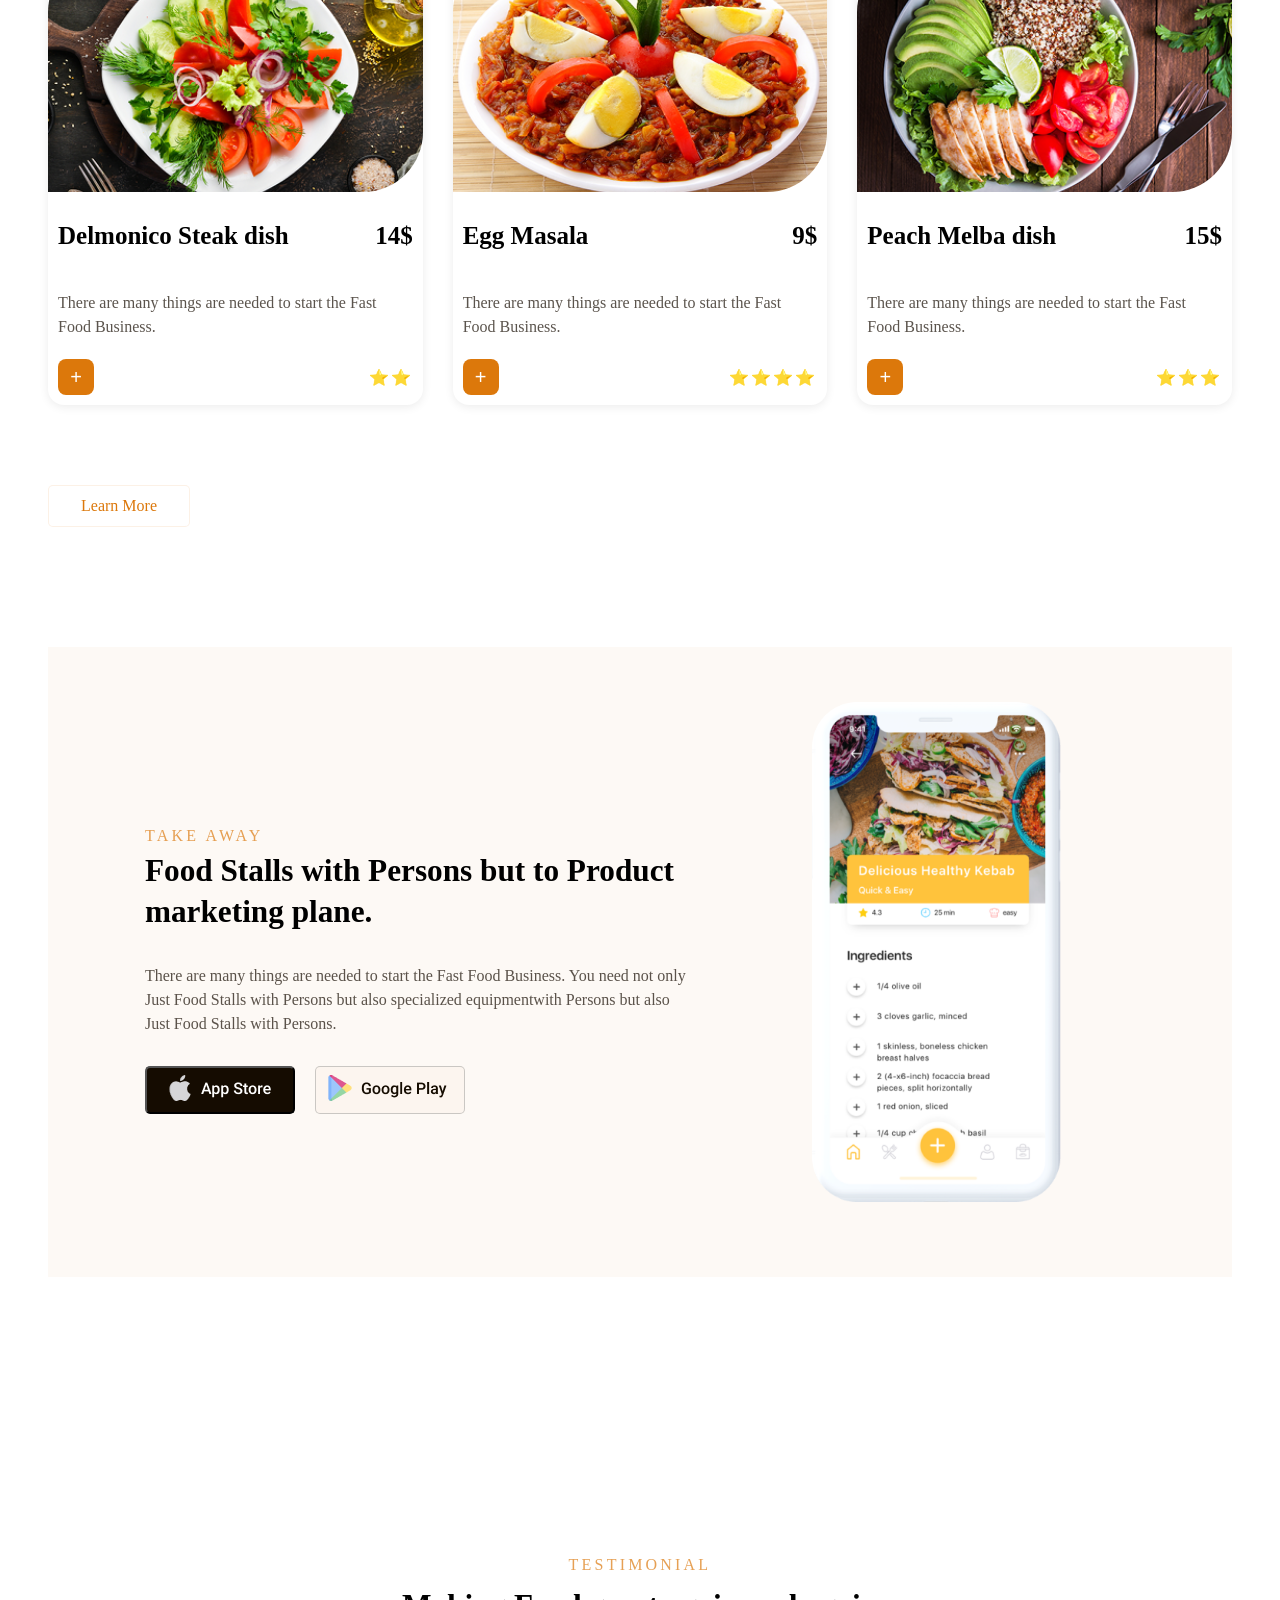
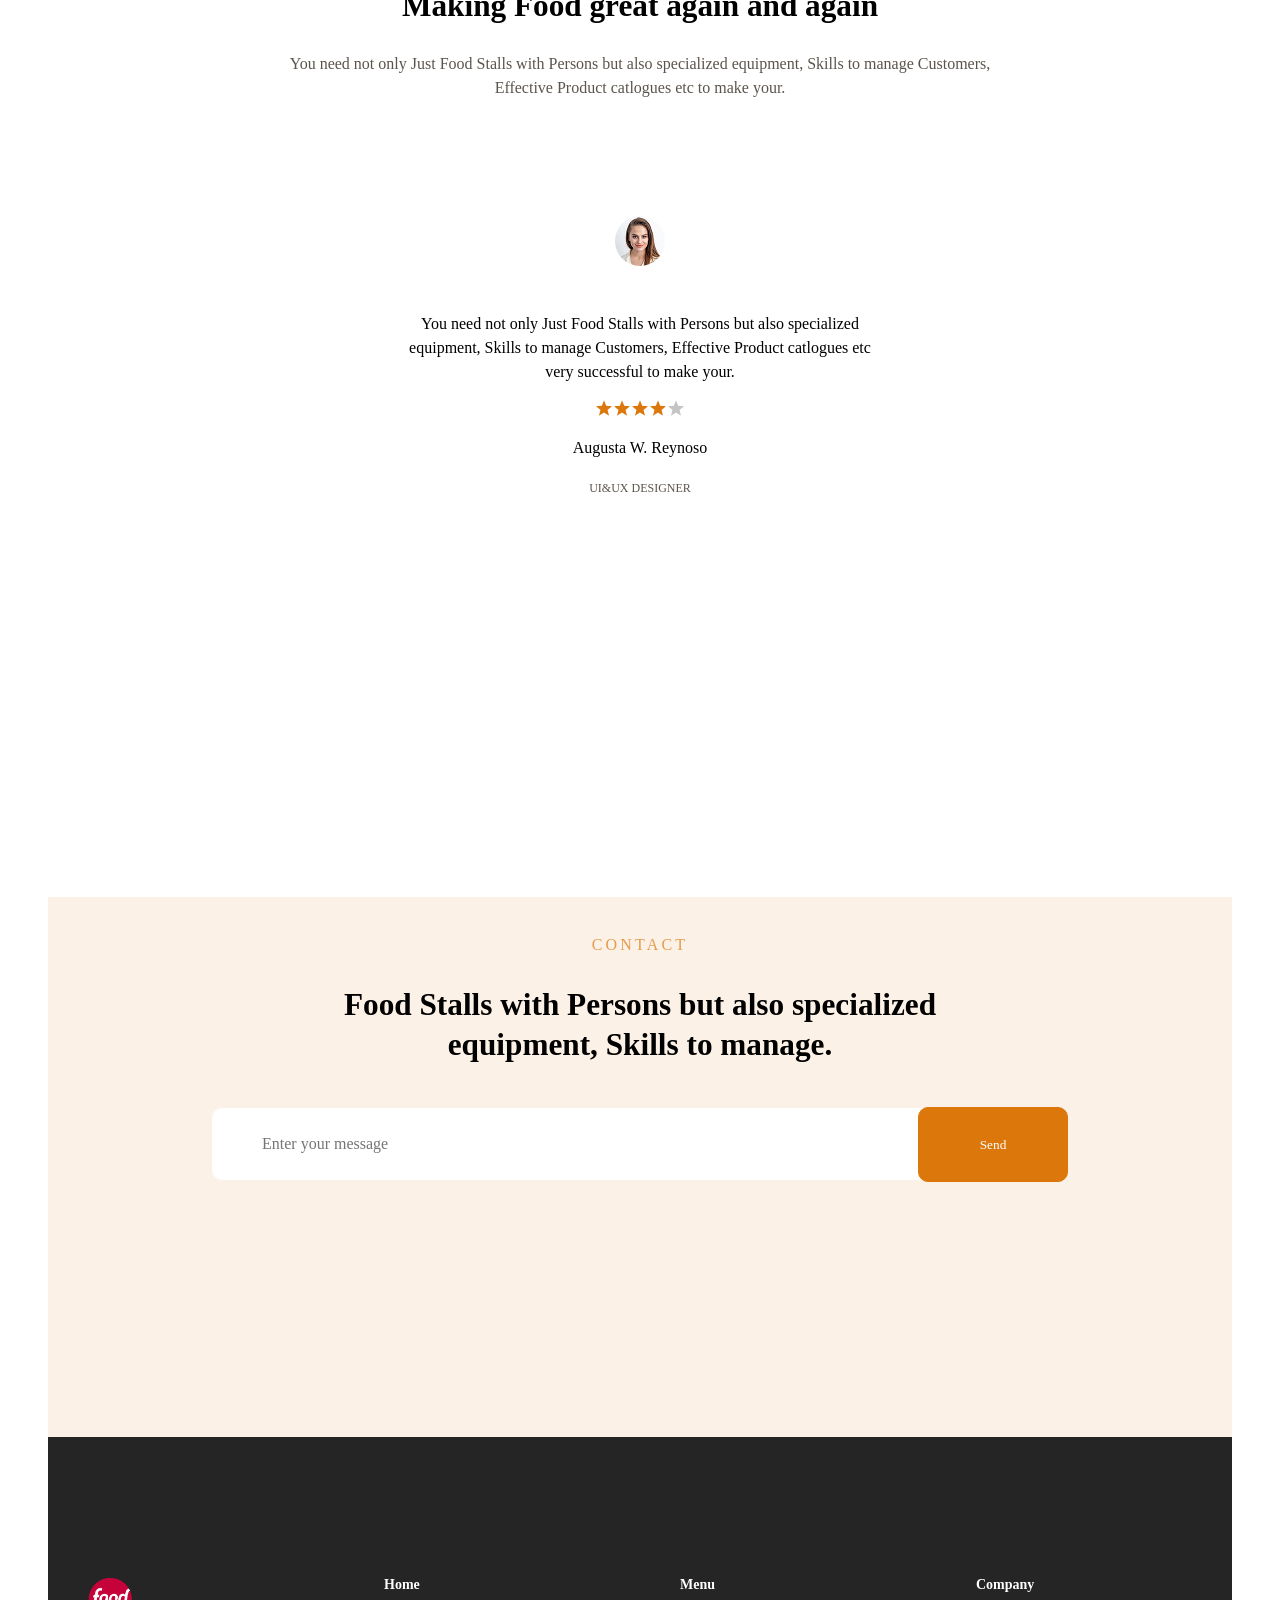
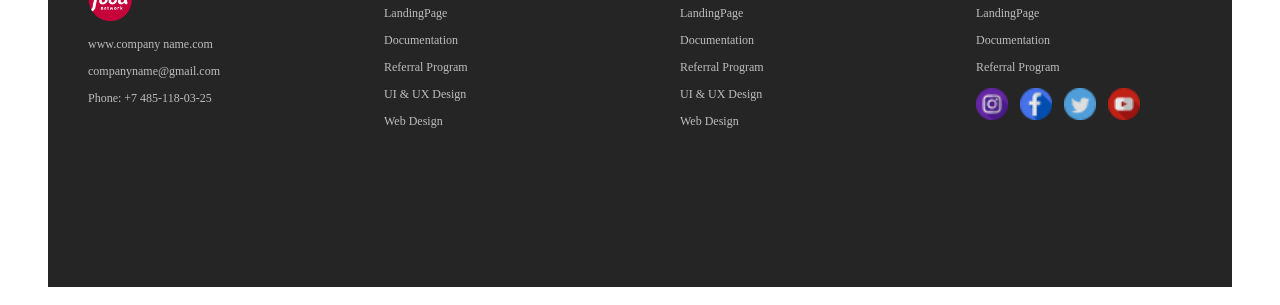
==== commit 25f7e247: "Merge pull request #2 from Tejiriefe/semantic-html-refactor Update index.html" ====
--- a/index.html
+++ b/index.html
@@ -8,184 +8,194 @@
 </head>
 <body>
     <div id="container_div">
-        <div class="header"> 
-            <img src="./images/foodlogo.png" alt="food network logo" width="44px" height="43px"/>   
-            <div class="header_tabs">
-
-            <a href="#home" class="header_link">Home</a>
-            <a href="#about" class="header_link">About us</a>
-            <a href="#menu" class="header_link">Menu</a>
-            <a href="#features"  class="header_link">Features</a>
-            <a href="#contact" class="header_link">Contact us</a>
-            </div>
-            <button class="bookingbtn">Booking Now</button>
-        
-        </div>
-
-        <div id="home">
-            <div class="home_texts">
-                <p class="home_main_text">Making time a good time by making food the good food.</p>
-                <p class="home_sub_text">There are many things are needed to start the Fast Food Business. You need not only Just Food Stalls with Persons but also specialized equipment.</p>
-                
-                <div class="home_buttons">
-                    <button class="order_nowbtn">Order Now</button> <button class="food_detailsbtn">Food Details</button>
+        <!--HEADER-->
+        <header class="header"> 
+                <img src="./images/foodlogo.png" alt="food network logo" width="44px" height="43px"/>   
+                <nav class="header_tabs">
+
+                    <a href="#home" class="header_link">Home</a>
+                    <a href="#about" class="header_link">About us</a>
+                    <a href="#menu" class="header_link">Menu</a>
+                    <a href="#features"  class="header_link">Features</a>
+                    <a href="#contact" class="header_link">Contact us</a>
+                </nav>
+                <button class="bookingbtn">Booking Now</button>
+        </header>
+
+        <!--MAIN CONTENT-->
+        <main>
+            <!--HERO-->
+            <section id="home">
+                <div class="home_texts">
+                    <h1 class="home_main_text">Making time a good time by making food the good food.</h1>
+                    <p class="home_sub_text">There are many things are needed to start the Fast Food Business. You need not only Just Food Stalls with Persons but also specialized equipment.</p>
+                    
+                    <div class="home_buttons">
+                        <button class="order_nowbtn">Order Now</button> <button class="food_detailsbtn">Food Details</button>
+                    </div>
                 </div>
 
-            </div>
-            <div class="home_image"></div>
-
-        </div>
-
-        <div id="features">
-            <p class="features_text">Features</p>
+                <div class="home_image"></div>
+
+            </section>
+
+            <!--FEATURES-->
+
+        <section id="features">
+            <h2 class="features_text">Features</h2>
             <p class="features_subtext">Food with a New Passion</p>
             
             <div class="features_description">
-                <div class="quality">
+                <article class="quality">
                     <div class="quality_image"><img src="./images/quality food.png" alt="house image"/></div>
-                    <p class="features_headertext">Quality Food</p>
+                    <h3 class="features_headertext">Quality Food</h3>
                     <p class="features_headersubtext">It can be a very secure path to earn good money and make you very successful creative entrepreneur.</p>
 
-                </div>
-                <div class="delivery">
+                </article>
+                <article class="delivery">
                     <div class="delivery_image"><img src="./images/food delivery.png" alt="delivery rider" /></div>
-                    <p class="features_headertext">Food Delivery</p>
+                    <h3 class="features_headertext">Food Delivery</h3>
                     <p class="features_headersubtext">It can be a very secure path to earn good money and make you very successful creative entrepreneur.</p>
 
-                </div>
-                <div class="taste">
+                </article>
+                <article class="taste">
                     <div class="taste_image"><img src="./images/taste.png" alt="smiley face"/></div>
-                    <p class="features_headertext">Super Taste</p>
+                    <h3 class="features_headertext">Super Taste</h3>
                     <p class="features_headersubtext">It can be a very secure path to earn good money and make you very successful creative entrepreneur.</p>
 
-                </div>
-            </div>
-
-        </div>
-
-        <div id="about">
+                </article>
+            </div>
+
+        </section>
+
+            <!--ABOUT-->
+        <section id="about">
             <div class="about_image"> </div>
             <div class="about_text">
-                <p class="aboutus">About Us</p>
+                <h2 class="aboutus">About Us</h2>
                 <p class="aboutus_header">Food Stalls with Persons but to Product marketing plane catlogues etc to. </p>
                 <p class="aboutus_subtext">There are many things are needed to start the Fast Food Business. You need not only Just Food Stalls with Persons but also equipment make your marketing plane Effective.</p>
 
                 <button class="readmore_btn">Read More</button>
 
             </div>
-        </div>
-
-       <div id="menu">
+        </section>
+
+            <!--MENU-->
+       <section id="menu">
             <div class="menu_texts">
-                <p class="menu">Menu</p>
+                <h2 class="menu">Menu</h2>
                 <p class="menu_header">Food Full of treaty Love</p>
                 <p class="menu_subtext">There are many things are needed to start the Fast Food Business. You need not only Just Food Stalls with Persons but also specialized equipment, Skills to manage Customers, </p>
             </div>
 
             <div class="menu_grid">
-               <div class="card">
-                <img src="./images/veggie muffen.png" alt="veggie muffen"/>
-                <div class="card-body">
-                    <div class="card-header">
-                        <h3>Veggie Muffen</h3>
-                        <span class="price">16$</span>
-                    </div>
-                    <p>There are many things are needed to start the Fast Food Business.</p>
-                    <div class="card-footer">
-                        <button>+</button>
-                        <div class="stars">⭐⭐⭐</div>
-                    </div>
-                </div>
-            </div>
-
-
-
-            <div class="card">
-                <img src="./images/salads.png" alt="Burger"/>
-                <div class="card-body">
-                    <div class="card-header">
-                        <h3>Salads</h3>
-                        <span class="price">12$</span>
-                    </div>
-                    <p>There are many things are needed to start the Fast Food Business.</p>
-                    <div class="card-footer">
-                        <button>+</button>
-                        <div class="stars">⭐⭐⭐</div>
-                    </div>
-                </div>
-            </div>
-
-
-                <div class="card">
-                <img src="./images/burger.png" alt="Burger"/>
-                <div class="card-body">
-                    <div class="card-header">
-                        <h3>Burger</h3>
-                        <span class="price">10$</span>
-                    </div>
-                    <p>There are many things are needed to start the Fast Food Business.</p>
-                    <div class="card-footer">
-                        <button>+</button>
-                        <div class="stars">⭐⭐⭐</div>
-                    </div>
-                </div>
-            </div>
-
-            <div class="card">
-                <img src="./images/steak dish.png" alt="Delmonico Steak dish"/>
-                <div class="card-body">
-                    <div class="card-header">
-                        <h3>Delmonico Steak dish</h3>
-                        <span class="price">14$</span>
-                    </div>
-                    <p>There are many things are needed to start the Fast Food Business.</p>
-                    <div class="card-footer">
-                        <button>+</button>
-                        <div class="stars">⭐⭐</div>
-                    </div>
-                </div>
-            </div>
-
-            <div class="card">
-                <img src="./images/egg malasa.png" alt="Egg Masala"/>
-                <div class="card-body">
-                    <div class="card-header">
-                        <h3>Egg Masala</h3>
-                        <span class="price">9$</span>
-                    </div>
-                    <p>There are many things are needed to start the Fast Food Business.</p>
-                    <div class="card-footer">
-                        <button>+</button>
-                        <div class="stars">⭐⭐⭐⭐</div>
-                    </div>
-                </div>
-            </div>
-
-            <div class="card">
-                <img src="./images/melba dish.png" alt="Peach Melba dish"/>
-                <div class="card-body">
-                    <div class="card-header">
-                        <h3>Peach Melba dish</h3>
-                        <span class="price">15$</span>
-                    </div>
-                    <p>There are many things are needed to start the Fast Food Business.</p>
-                    <div class="card-footer">
-                        <button>+</button>
-                        <div class="stars">⭐⭐⭐</div>
-                    </div>
-                </div>
-            </div>
-        </div>
-
-            <button class="learn-more">Learn More</button>
-
-        
-
-    </div>
-
-        <div id="takeaway">
+
+                <!--MENU CARD-->
+
+               <article class="card">
+                    <img src="./images/veggie muffen.png" alt="veggie muffen"/>
+                    <div class="card-body">
+                        <header class="card-header">
+                            <h3>Veggie Muffen</h3>
+                            <span class="price">16$</span>
+                        </header>
+                        <p>There are many things are needed to start the Fast Food Business.</p>
+                        <footer class="card-footer">
+                            <button>+</button>
+                            <div class="stars">⭐⭐⭐</div>
+                        </footer>
+                    </div>
+                </article>
+            
+
+
+
+                <article class="card">
+                    <img src="./images/salads.png" alt="Burger"/>
+                    <div class="card-body">
+                        <header class="card-header">
+                            <h3>Salads</h3>
+                            <span class="price">12$</span>
+                        </header>
+                        <p>There are many things are needed to start the Fast Food Business.</p>
+                        <footer class="card-footer">
+                            <button>+</button>
+                            <div class="stars">⭐⭐⭐</div>
+                        </footer>
+                    </div>
+                </article>
+
+
+                <article class="card">
+                    <img src="./images/burger.png" alt="Burger"/>
+                    <div class="card-body">
+                        <header class="card-header">
+                            <h3>Burger</h3>
+                            <span class="price">10$</span>
+                        </header>
+                        <p>There are many things are needed to start the Fast Food Business.</p>
+                        <footer class="card-footer">
+                            <button>+</button>
+                            <div class="stars">⭐⭐⭐</div>
+                        </footer>
+                    </div>
+                </article>
+
+                <article class="card">
+                    <img src="./images/steak dish.png" alt="Delmonico Steak dish"/>
+                    <div class="card-body">
+                        <header class="card-header">
+                            <h3>Delmonico Steak dish</h3>
+                            <span class="price">14$</span>
+                        </header>
+                        <p>There are many things are needed to start the Fast Food Business.</p>
+                        <footer class="card-footer">
+                            <button>+</button>
+                            <div class="stars">⭐⭐</div>
+                        </footer>
+                    </div>
+                </article>
+
+                <article class="card">
+                    <img src="./images/egg malasa.png" alt="Egg Masala"/>
+                    <div class="card-body">
+                        <header class="card-header">
+                            <h3>Egg Masala</h3>
+                            <span class="price">9$</span>
+                        </header>
+                        <p>There are many things are needed to start the Fast Food Business.</p>
+                        <footer class="card-footer">
+                            <button>+</button>
+                            <div class="stars">⭐⭐⭐⭐</div>
+                        </footer>
+                    </div>
+                </article>
+
+                <article class="card">
+                    <img src="./images/melba dish.png" alt="Peach Melba dish"/>
+                    <div class="card-body">
+                        <header class="card-header">
+                            <h3>Peach Melba dish</h3>
+                            <span class="price">15$</span>
+                        </header>
+                        <p>There are many things are needed to start the Fast Food Business.</p>
+                        <footer class="card-footer">
+                            <button>+</button>
+                            <div class="stars">⭐⭐⭐</div>
+                        </footer>
+                    </div>
+                </article>
+
+                <button class="learn-more">Learn More</button>
+            </div>
+        </section>
+
+        <!--TAKEAWAY-->
+
+        <section id="takeaway">
             <div class="takeaway_texts">
-                <p class="takeaway">take away</p>
+                <h2 class="takeaway">take away</h2>
                 <p class="takeaway_header">Food Stalls with Persons but to Product marketing plane. </p>
                 <p class="takeaway_subtext">There are many things are needed to start the Fast Food Business. You need not only Just Food Stalls with Persons but also specialized equipmentwith Persons but also  Just Food Stalls with Persons.</p>
 
@@ -196,17 +206,20 @@
                 </div>
             </div>
             <div class="takeaway_img"></div>
-        </div>
-
-        <div id="testimonial">
+        </section>
+
+
+        <!--TESTIMONIAL-->
+
+        <section id="testimonial">
             <div class="testimonial_texts">
-                <p class="testimonial">testimonial</p>
+                <h2 class="testimonial">testimonial</h2>
                 <p class="testimonial_header">Making Food great again and again</p>
                 <p class="testimonial_subtext">You need not only Just Food Stalls with Persons but also specialized equipment, Skills to manage Customers, Effective Product catlogues etc to make your.</p>
 
             </div>
             
-                <div class="rating">
+                <article class="rating">
                    <div class=profile_pic> <img src="./images/woman.png"></div>
 
                    <div class="rating_texts">
@@ -215,26 +228,31 @@
                     <p>Augusta W. Reynoso</p>
                     <p style="font-size: 12px; color:rgb(21, 12, 1, 0.7);">UI&UX DESIGNER</p>
                    </div>
-                </div>
-
-
-
-        </div>
-
-        <div id="contact">
+                </article>
+
+
+
+        </section>
+
+        <!--CONTACT-->
+
+        <section id="contact">
             <div class="contact_texts">
-                <p class="contact">Contact</p>
+                <h2 class="contact">Contact</h2>
                 <p class="contact_header">Food Stalls with Persons but also specialized equipment, Skills to manage.</p>
             </div>
 
             <div class="searchbar_div">
+                <label for="message"></label>
                 <input class="searchbar" type="text" name="message" placeholder="Enter your message">
                 <button class="sendbtn">Send</button>
             </div>
 
-        </div>
-
-        <div id="ending">
+        </section>
+
+        <!--FOOTEER-->
+
+        <footer id="ending">
             <div>
                 <ul>
                     <li><img src="./images/foodlogo.png"  alt="food network logo" width="44px" height="43px"></li>
@@ -283,7 +301,7 @@
                 </ul>
             </div>
 
-        </div>
+        </footer>
 
     </div>
 </body>
--- a/style.css
+++ b/style.css
@@ -825,6 +825,9 @@
     }
 
     /* Header - Make it vertical */
+    .foodlogo{
+        margin-left: 25px;
+    }
     .header {
         flex-direction: column;
         align-items: center;
@@ -840,8 +843,9 @@
 
     .bookingbtn {
         width: 100%;
-        max-width: 200px;
+        max-width: 150px;
         margin: 0;
+        height:30px;
     }
 
     /* Home Section */
@@ -864,7 +868,6 @@
     }
 
     .home_buttons {
-        flex-direction: column;
         gap: 15px;
         align-items: center;
     }
@@ -982,7 +985,6 @@
     }
 
     .takeaway_buttons {
-        flex-direction: column;
         align-items: center;
         gap: 15px;
     }
@@ -994,7 +996,7 @@
     .takeaway_img {
         width: 250px;
         height: 400px;
-        margin: 0 auto;
+       margin-left: 30px;
     }
 
     /* Testimonial */
@@ -1075,8 +1077,8 @@
     #ending {
         height: auto;
         flex-direction: column;
-        padding: 40px 15px;
         gap: 30px;
+        padding-right: 50px;
     }
 
     #ending div {
@@ -1093,7 +1095,7 @@
 
     #ending li {
         text-align: center;
-        margin-bottom: 12px;
+       
     }
 
     .social-icons {
